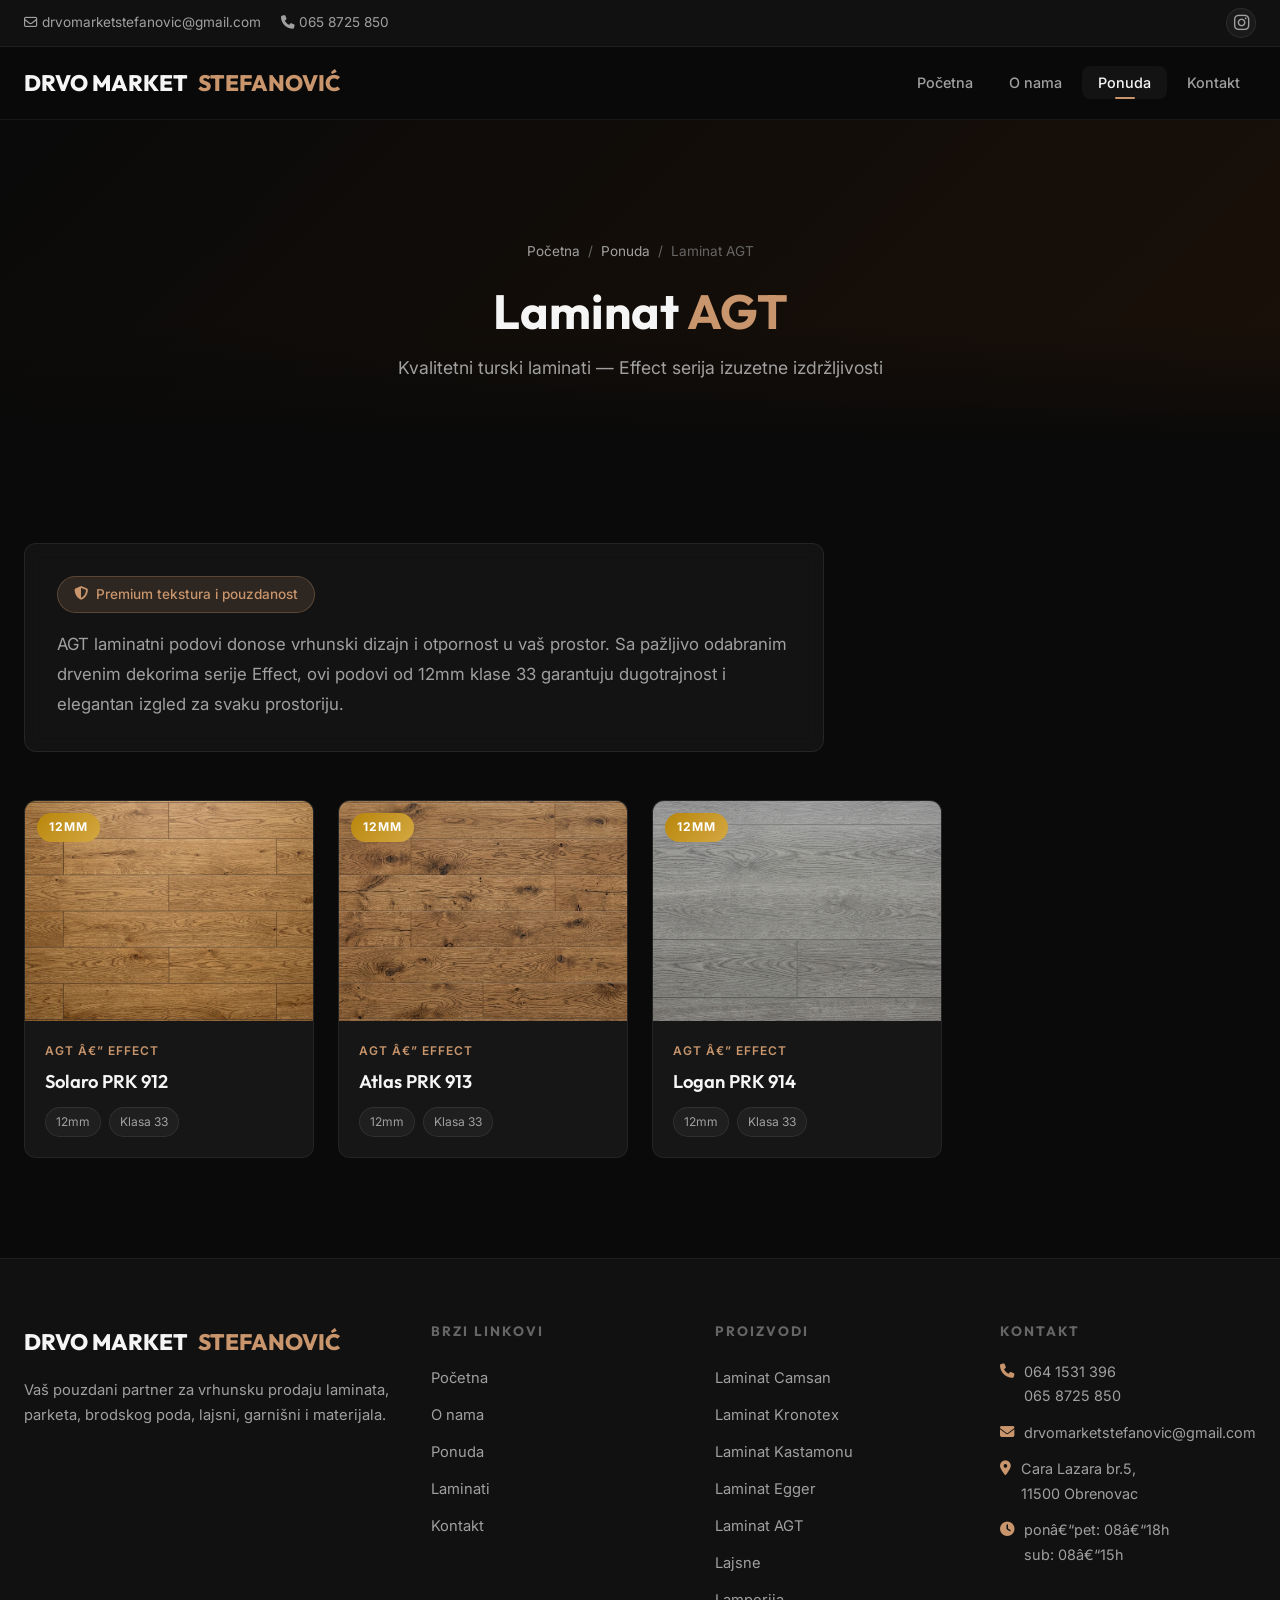
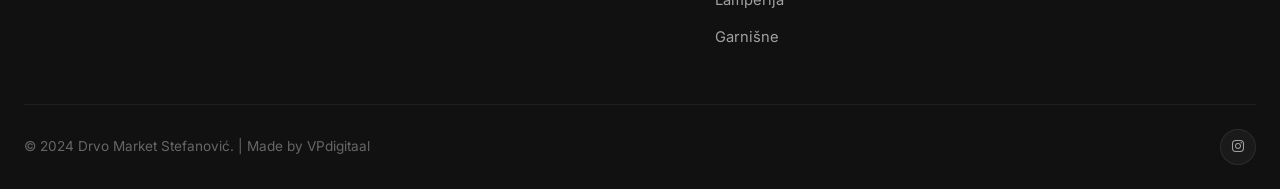
==== agt.html @ 33c051e2 "Changes" ====
<!DOCTYPE html>
<html lang="sr">
<head>
  <meta charset="UTF-8">
  <meta name="viewport" content="width=device-width, initial-scale=1.0">
  <title>Laminat AGT | Drvo Market Stefanović</title>
  <meta name="description" content="AGT visokokvalitetni laminati — Effect serija. Solaro, Atlas, Logan u debljini od 12mm, klasa 33.">
  <link rel="stylesheet" href="style.css">
  <link rel="stylesheet" href="https://cdnjs.cloudflare.com/ajax/libs/font-awesome/6.5.1/css/all.min.css">
</head>
<body>
  <div class="top-bar"><div class="container"><div class="top-bar-left"><a href="mailto:drvomarketstefanovic@gmail.com"><i class="fa-regular fa-envelope"></i> drvomarketstefanovic@gmail.com</a><a href="tel:0658725850"><i class="fa-solid fa-phone"></i> 065 8725 850</a></div><div class="top-bar-right"><a href="https://www.instagram.com/drvomarketstefanovic" target="_blank" aria-label="Instagram"><i class="fa-brands fa-instagram"></i></a></div></div></div>
  <header class="header"><div class="container"><nav class="nav"><a href="index.html" class="logo">DRVO MARKET <span>STEFANOVIĆ</span></a><div class="nav-links"><a href="index.html">Početna</a><a href="o-nama.html">O nama</a><div class="nav-dropdown"><a href="ponuda.html" class="active">Ponuda</a><div class="dropdown-menu"><a href="laminati.html">Laminat Camsan</a><a href="kronotex.html">Laminat Kronotex</a><a href="kastamonu.html">Laminat Kastamonu</a><a href="egger.html">Laminat Egger</a><a href="agt.html" class="active">Laminat AGT</a><a href="lajsne.html">Lajsne</a><a href="lamperija.html">Lamperija i brodski pod</a><a href="garnisne.html">Garnišne</a></div></div><a href="kontakt.html">Kontakt</a></div><button class="nav-toggle" aria-label="Menu"><i class="fa-solid fa-bars"></i></button></nav></div></header>
  <div class="mobile-overlay"><button class="mobile-close" aria-label="Close"><i class="fa-solid fa-xmark"></i></button><a href="index.html">Početna</a><a href="o-nama.html">O nama</a><a href="ponuda.html">Ponuda</a><a href="laminati.html">Laminat Camsan</a><a href="kronotex.html">Laminat Kronotex</a><a href="kastamonu.html">Laminat Kastamonu</a><a href="egger.html">Laminat Egger</a><a href="agt.html">Laminat AGT</a><a href="lajsne.html">Lajsne</a><a href="lamperija.html">Lamperija</a><a href="garnisne.html">Garnišne</a><a href="kontakt.html">Kontakt</a></div>

  <div class="page-header">
    <div class="container">
      <div class="breadcrumb"><a href="index.html">Početna</a><span>/</span><a href="ponuda.html">Ponuda</a><span>/</span><span>Laminat AGT</span></div>
      <h1>Laminat <span style="color:var(--accent)">AGT</span></h1>
      <p>Kvalitetni turski laminati — Effect serija izuzetne izdržljivosti</p>
    </div>
  </div>

  <section class="section">
    <div class="container">
      <div class="glass-card fade-up" style="margin-bottom:48px;max-width:800px;">
        <span class="hero-badge" style="margin-bottom:16px;"><i class="fa-solid fa-shield-halved"></i> Premium tekstura i pouzdanost</span>
        <p style="color:var(--text-secondary);font-size:1.05rem;line-height:1.8;">AGT laminatni podovi donose vrhunski dizajn i otpornost u vaš prostor. Sa pažljivo odabranim drvenim dekorima serije Effect, ovi podovi od 12mm klase 33 garantuju dugotrajnost i elegantan izgled za svaku prostoriju.</p>
      </div>

      <div class="product-grid">
        <div class="product-card fade-up">
          <div class="product-card-img-wrap"><img src="assets/images/laminati/agt/solaro_prk912.png" alt="AGT Solaro PRK 912" class="product-card-img"><div class="product-card-badge premium">12mm</div></div>
          <div class="product-card-body">
            <div class="product-card-brand">AGT â€” Effect</div>
            <div class="product-card-name">Solaro PRK 912</div>
            <div class="product-card-specs"><span class="spec-tag">12mm</span><span class="spec-tag">Klasa 33</span></div>
          </div>
        </div>
        <div class="product-card fade-up">
          <div class="product-card-img-wrap"><img src="assets/images/laminati/agt/atlas_prk913.png" alt="AGT Atlas PRK 913" class="product-card-img"><div class="product-card-badge premium">12mm</div></div>
          <div class="product-card-body">
            <div class="product-card-brand">AGT â€” Effect</div>
            <div class="product-card-name">Atlas PRK 913</div>
            <div class="product-card-specs"><span class="spec-tag">12mm</span><span class="spec-tag">Klasa 33</span></div>
          </div>
        </div>
        <div class="product-card fade-up">
          <div class="product-card-img-wrap"><img src="assets/images/laminati/agt/logan_prk914.png" alt="AGT Logan PRK 914" class="product-card-img"><div class="product-card-badge premium">12mm</div></div>
          <div class="product-card-body">
            <div class="product-card-brand">AGT â€” Effect</div>
            <div class="product-card-name">Logan PRK 914</div>
            <div class="product-card-specs"><span class="spec-tag">12mm</span><span class="spec-tag">Klasa 33</span></div>
          </div>
        </div>
      </div>
    </div>
  </section>

  <footer class="footer"><div class="container"><div class="footer-grid"><div class="footer-brand"><div class="logo">DRVO MARKET <span>STEFANOVIĆ</span></div><p>Vaš pouzdani partner za vrhunsku prodaju laminata, parketa, brodskog poda, lajsni, garnišni i materijala.</p></div><div><h4>Brzi linkovi</h4><div class="footer-links"><a href="index.html">Početna</a><a href="o-nama.html">O nama</a><a href="ponuda.html">Ponuda</a><a href="laminati.html">Laminati</a><a href="kontakt.html">Kontakt</a></div></div><div><h4>Proizvodi</h4><div class="footer-links"><a href="laminati.html">Laminat Camsan</a><a href="kronotex.html">Laminat Kronotex</a><a href="kastamonu.html">Laminat Kastamonu</a><a href="egger.html">Laminat Egger</a><a href="agt.html">Laminat AGT</a><a href="lajsne.html">Lajsne</a><a href="lamperija.html">Lamperija</a><a href="garnisne.html">Garnišne</a></div></div><div><h4>Kontakt</h4><div class="footer-contact-item"><i class="fa-solid fa-phone"></i><span>064 1531 396<br>065 8725 850</span></div><div class="footer-contact-item"><i class="fa-solid fa-envelope"></i><span>drvomarketstefanovic@gmail.com</span></div><div class="footer-contact-item"><i class="fa-solid fa-location-dot"></i><span>Cara Lazara br.5,<br>11500 Obrenovac</span></div><div class="footer-contact-item"><i class="fa-solid fa-clock"></i><span>ponâ€“pet: 08â€“18h<br>sub: 08â€“15h</span></div></div></div><div class="footer-bottom"><span>&copy; 2024 Drvo Market Stefanović. | Made by VPdigitaal</span><div class="footer-social"><a href="https://www.instagram.com/drvomarketstefanovic" target="_blank"><i class="fa-brands fa-instagram"></i></a></div></div></div></footer>
  <button class="back-to-top"><i class="fa-solid fa-chevron-up"></i></button>
  <script src="main.js"></script>
</body>
</html>
---- style.css ----
/* ============================================
   DRVO MARKET STEFANOVIĆ — Design System
   Premium Dark Mode + Warm Wood Accents
   ============================================ */

@import url('https://fonts.googleapis.com/css2?family=Outfit:wght@300;400;500;600;700;800&family=Inter:wght@300;400;500;600&display=swap');

/* --- CSS Variables --- */
:root {
  --bg-primary: #0a0a0a;
  --bg-secondary: #111111;
  --bg-card: #161616;
  --bg-card-hover: #1c1c1c;
  --bg-glass: rgba(255,255,255,0.04);
  --bg-glass-border: rgba(255,255,255,0.08);
  --accent: #c8956c;
  --accent-light: #d4a574;
  --accent-dark: #a0714e;
  --gold: #b8860b;
  --gold-light: #d4a843;
  --text-primary: #f5f5f5;
  --text-secondary: #a0a0a0;
  --text-muted: #666;
  --border: rgba(255,255,255,0.06);
  --shadow: 0 8px 32px rgba(0,0,0,0.4);
  --shadow-lg: 0 16px 64px rgba(0,0,0,0.6);
  --radius: 12px;
  --radius-lg: 20px;
  --radius-sm: 8px;
  --transition: 0.3s cubic-bezier(0.4, 0, 0.2, 1);
  --font-heading: 'Outfit', sans-serif;
  --font-body: 'Inter', sans-serif;
  --max-width: 1280px;
  --header-h: 72px;
}

/* --- Reset --- */
*, *::before, *::after { box-sizing: border-box; margin: 0; padding: 0; }
html { scroll-behavior: smooth; font-size: 16px; }
body {
  font-family: var(--font-body);
  background: var(--bg-primary);
  color: var(--text-primary);
  line-height: 1.7;
  overflow-x: hidden;
  -webkit-font-smoothing: antialiased;
}
a { color: var(--accent); text-decoration: none; transition: color var(--transition); }
a:hover { color: var(--accent-light); }
img { max-width: 100%; height: auto; display: block; }
ul, ol { list-style: none; }
h1,h2,h3,h4,h5,h6 { font-family: var(--font-heading); font-weight: 700; line-height: 1.2; }

/* --- Container --- */
.container { max-width: var(--max-width); margin: 0 auto; padding: 0 24px; }

/* --- Top Bar --- */
.top-bar {
  background: var(--bg-secondary);
  border-bottom: 1px solid var(--border);
  padding: 8px 0;
  font-size: 0.85rem;
  color: var(--text-secondary);
}
.top-bar .container { display: flex; justify-content: space-between; align-items: center; flex-wrap: wrap; gap: 8px; }
.top-bar a { color: var(--text-secondary); }
.top-bar a:hover { color: var(--accent); }
.top-bar-left { display: flex; gap: 20px; align-items: center; }
.top-bar-right { display: flex; gap: 12px; align-items: center; }
.top-bar-right a { font-size: 1.1rem; width: 30px; height: 30px; display: flex; align-items: center; justify-content: center; border-radius: 50%; background: var(--bg-glass); border: 1px solid var(--bg-glass-border); transition: var(--transition); }
.top-bar-right a:hover { background: var(--accent); color: #fff; border-color: var(--accent); }

/* --- Header / Nav --- */
.header {
  position: sticky;
  top: 0;
  z-index: 1000;
  background: rgba(10,10,10,0.85);
  backdrop-filter: blur(20px);
  -webkit-backdrop-filter: blur(20px);
  border-bottom: 1px solid var(--border);
  transition: var(--transition);
}
.header.scrolled { background: rgba(10,10,10,0.95); box-shadow: var(--shadow); }
.nav { display: flex; align-items: center; justify-content: space-between; height: var(--header-h); }
.logo { font-family: var(--font-heading); font-size: 1.4rem; font-weight: 800; color: var(--text-primary); display: flex; align-items: center; gap: 10px; }
.logo span { color: var(--accent); }
.logo img { height: 40px; }

.nav-links { display: flex; gap: 4px; align-items: center; }
.nav-links a {
  color: var(--text-secondary);
  font-size: 0.9rem;
  font-weight: 500;
  padding: 8px 16px;
  border-radius: var(--radius-sm);
  transition: var(--transition);
  position: relative;
}
.nav-links a:hover, .nav-links a.active { color: var(--text-primary); background: var(--bg-glass); }
.nav-links a.active::after {
  content: '';
  position: absolute;
  bottom: 0;
  left: 50%;
  transform: translateX(-50%);
  width: 20px;
  height: 2px;
  background: var(--accent);
  border-radius: 2px;
}

/* Dropdown */
.nav-dropdown { position: relative; }
.nav-dropdown > a::after { content: ' ▾'; font-size: 0.7em; }
.dropdown-menu {
  position: absolute;
  top: 100%;
  left: 0;
  background: var(--bg-card);
  border: 1px solid var(--border);
  border-radius: var(--radius);
  padding: 8px;
  min-width: 220px;
  opacity: 0;
  visibility: hidden;
  transform: translateY(8px);
  transition: var(--transition);
  box-shadow: var(--shadow-lg);
}
.nav-dropdown:hover .dropdown-menu { opacity: 1; visibility: visible; transform: translateY(0); }
.dropdown-menu a {
  display: block;
  padding: 10px 16px;
  border-radius: var(--radius-sm);
  font-size: 0.88rem;
  color: var(--text-secondary);
}
.dropdown-menu a:hover { background: var(--bg-glass); color: var(--text-primary); }

/* Mobile Nav */
.nav-toggle { display: none; background: none; border: none; color: var(--text-primary); font-size: 1.5rem; cursor: pointer; padding: 8px; }
.mobile-overlay {
  display: none;
  position: fixed;
  inset: 0;
  background: rgba(0,0,0,0.95);
  backdrop-filter: blur(20px);
  z-index: 999;
  flex-direction: column;
  padding: 80px 32px 32px;
  overflow-y: auto;
}
.mobile-overlay.active { display: flex; }
.mobile-overlay a { color: var(--text-primary); font-size: 1.3rem; padding: 14px 0; border-bottom: 1px solid var(--border); font-family: var(--font-heading); }
.mobile-close { position: absolute; top: 20px; right: 24px; background: none; border: none; color: var(--text-primary); font-size: 2rem; cursor: pointer; }

/* --- Hero --- */
.hero {
  position: relative;
  min-height: 85vh;
  display: flex;
  align-items: center;
  overflow: hidden;
  background: linear-gradient(135deg, var(--bg-primary) 0%, #1a1008 100%);
}
.hero-bg {
  position: absolute;
  inset: 0;
  background-size: cover;
  background-position: center;
  opacity: 0.25;
  filter: blur(2px);
}
.hero-overlay {
  position: absolute;
  inset: 0;
  background: linear-gradient(to right, rgba(10,10,10,0.9) 40%, rgba(10,10,10,0.4) 100%);
}
.hero-content {
  position: relative;
  z-index: 2;
  max-width: 650px;
}
.hero-badge {
  display: inline-flex;
  align-items: center;
  gap: 8px;
  background: rgba(200,149,108,0.15);
  border: 1px solid rgba(200,149,108,0.3);
  color: var(--accent);
  padding: 6px 16px;
  border-radius: 50px;
  font-size: 0.85rem;
  font-weight: 500;
  margin-bottom: 24px;
}
.hero h1 { font-size: clamp(2.2rem, 5vw, 3.8rem); margin-bottom: 20px; font-weight: 800; }
.hero h1 .highlight { color: var(--accent); }
.hero p { font-size: 1.15rem; color: var(--text-secondary); margin-bottom: 32px; line-height: 1.8; }
.hero-actions { display: flex; gap: 16px; flex-wrap: wrap; }

/* --- Buttons --- */
.btn {
  display: inline-flex;
  align-items: center;
  gap: 8px;
  font-family: var(--font-heading);
  font-weight: 600;
  font-size: 0.95rem;
  padding: 14px 28px;
  border-radius: var(--radius-sm);
  border: none;
  cursor: pointer;
  transition: var(--transition);
  text-decoration: none;
}
.btn-primary {
  background: linear-gradient(135deg, var(--accent), var(--accent-dark));
  color: #fff;
  box-shadow: 0 4px 20px rgba(200,149,108,0.3);
}
.btn-primary:hover { transform: translateY(-2px); box-shadow: 0 8px 30px rgba(200,149,108,0.4); color: #fff; }
.btn-outline {
  background: transparent;
  color: var(--text-primary);
  border: 1px solid var(--border);
}
.btn-outline:hover { border-color: var(--accent); color: var(--accent); }
.btn-sm { padding: 10px 20px; font-size: 0.85rem; }

/* --- Sections --- */
.section { padding: 100px 0; }
.section-label {
  display: inline-flex;
  align-items: center;
  gap: 8px;
  color: var(--accent);
  font-size: 0.85rem;
  font-weight: 600;
  text-transform: uppercase;
  letter-spacing: 2px;
  margin-bottom: 12px;
}
.section-label::before { content: ''; width: 30px; height: 2px; background: var(--accent); }
.section-title { font-size: clamp(1.8rem, 4vw, 2.8rem); margin-bottom: 16px; }
.section-subtitle { color: var(--text-secondary); font-size: 1.05rem; max-width: 600px; margin-bottom: 48px; }

/* --- Product Cards --- */
.product-grid {
  display: grid;
  grid-template-columns: repeat(auto-fill, minmax(280px, 1fr));
  gap: 24px;
}
.product-card {
  background: var(--bg-card);
  border: 1px solid var(--border);
  border-radius: var(--radius);
  overflow: hidden;
  transition: var(--transition);
  position: relative;
  display: flex;
  flex-direction: column;
  height: 100%;
}
.product-card:hover { transform: translateY(-6px); border-color: rgba(200,149,108,0.3); box-shadow: 0 12px 40px rgba(0,0,0,0.4); }
.product-card-img {
  width: 100%;
  height: 220px;
  object-fit: cover;
  transition: transform 0.5s ease;
}
.product-card:hover .product-card-img { transform: scale(1.05); }
.product-card-img-wrap { overflow: hidden; position: relative; }
.product-card-badge {
  position: absolute;
  top: 12px;
  left: 12px;
  background: linear-gradient(135deg, #e74c3c, #c0392b);
  color: #fff;
  padding: 4px 12px;
  border-radius: 50px;
  font-size: 0.75rem;
  font-weight: 700;
  text-transform: uppercase;
  letter-spacing: 1px;
}
.product-card-badge.premium { background: linear-gradient(135deg, var(--gold), var(--gold-light)); }
.product-card-body { 
  padding: 20px; 
  display: flex; 
  flex-direction: column; 
  flex: 1; 
}
.product-card-brand { font-size: 0.75rem; color: var(--accent); font-weight: 600; text-transform: uppercase; letter-spacing: 1px; margin-bottom: 4px; }
.product-card-name { font-family: var(--font-heading); font-size: 1.15rem; font-weight: 600; margin-bottom: 10px; }
.product-card-specs { display: flex; flex-wrap: wrap; gap: 8px; margin-top: auto; }
.spec-tag {
  background: var(--bg-glass);
  border: 1px solid var(--bg-glass-border);
  padding: 4px 10px;
  border-radius: 50px;
  font-size: 0.75rem;
  color: var(--text-secondary);
}
.product-card-price { font-family: var(--font-heading); font-size: 1.2rem; font-weight: 700; color: var(--accent); }
.product-card-price small { font-size: 0.75rem; color: var(--text-muted); font-weight: 400; }

/* --- Category Cards --- */
.category-grid {
  display: grid;
  grid-template-columns: repeat(auto-fill, minmax(240px, 1fr));
  gap: 20px;
}
.category-card {
  position: relative;
  border-radius: var(--radius);
  overflow: hidden;
  height: 280px;
  cursor: pointer;
  transition: var(--transition);
}
.category-card:hover { transform: translateY(-4px); }
.category-card img {
  width: 100%;
  height: 100%;
  object-fit: cover;
  transition: transform 0.6s ease;
}
.category-card:hover img { transform: scale(1.1); }
.category-card-overlay {
  position: absolute;
  inset: 0;
  background: linear-gradient(to top, rgba(0,0,0,0.85) 0%, rgba(0,0,0,0.1) 60%);
  display: flex;
  flex-direction: column;
  justify-content: flex-end;
  padding: 24px;
}
.category-card h3 { font-size: 1.2rem; margin-bottom: 6px; }
.category-card p { font-size: 0.85rem; color: var(--text-secondary); }

/* --- Glass Card --- */
.glass-card {
  background: var(--bg-glass);
  border: 1px solid var(--bg-glass-border);
  border-radius: var(--radius);
  padding: 32px;
  backdrop-filter: blur(10px);
}

/* --- Info Section --- */
.info-grid {
  display: grid;
  grid-template-columns: repeat(auto-fit, minmax(280px, 1fr));
  gap: 32px;
}
.info-card {
  background: var(--bg-card);
  border: 1px solid var(--border);
  border-radius: var(--radius);
  padding: 32px;
  transition: var(--transition);
}
.info-card:hover { border-color: rgba(200,149,108,0.2); }
.info-card-icon {
  width: 52px;
  height: 52px;
  border-radius: var(--radius-sm);
  background: rgba(200,149,108,0.1);
  color: var(--accent);
  display: flex;
  align-items: center;
  justify-content: center;
  font-size: 1.3rem;
  margin-bottom: 20px;
}
.info-card h3 { font-size: 1.1rem; margin-bottom: 10px; }
.info-card p { color: var(--text-secondary); font-size: 0.92rem; }

/* --- Testimonials --- */
.testimonial-card {
  background: var(--bg-card);
  border: 1px solid var(--border);
  border-radius: var(--radius-lg);
  padding: 40px;
  position: relative;
}
.testimonial-card::before {
  content: '"';
  font-family: var(--font-heading);
  font-size: 6rem;
  color: var(--accent);
  opacity: 0.15;
  position: absolute;
  top: 10px;
  left: 30px;
  line-height: 1;
}
.testimonial-card p { font-size: 1.05rem; line-height: 1.8; margin-bottom: 20px; color: var(--text-secondary); font-style: italic; }
.testimonial-author { font-family: var(--font-heading); font-weight: 600; color: var(--text-primary); }
.testimonials-grid { display: grid; grid-template-columns: repeat(auto-fit, minmax(350px, 1fr)); gap: 24px; }

/* --- Stats --- */
.stats-bar {
  display: grid;
  grid-template-columns: repeat(auto-fit, minmax(180px, 1fr));
  gap: 24px;
  padding: 48px 0;
}
.stat-item { text-align: center; }
.stat-number { font-family: var(--font-heading); font-size: 2.5rem; font-weight: 800; color: var(--accent); }
.stat-label { color: var(--text-secondary); font-size: 0.9rem; margin-top: 4px; }

/* --- Footer --- */
.footer {
  background: var(--bg-secondary);
  border-top: 1px solid var(--border);
  padding: 64px 0 24px;
}
.footer-grid {
  display: grid;
  grid-template-columns: 1.5fr 1fr 1fr 1fr;
  gap: 40px;
  margin-bottom: 48px;
}
.footer-brand p { color: var(--text-secondary); font-size: 0.92rem; margin-top: 16px; line-height: 1.7; }
.footer h4 {
  font-size: 0.85rem;
  text-transform: uppercase;
  letter-spacing: 2px;
  color: var(--text-muted);
  margin-bottom: 20px;
}
.footer-links a { display: block; color: var(--text-secondary); padding: 6px 0; font-size: 0.92rem; transition: var(--transition); }
.footer-links a:hover { color: var(--accent); padding-left: 6px; }
.footer-contact-item { display: flex; gap: 10px; align-items: flex-start; color: var(--text-secondary); font-size: 0.9rem; margin-bottom: 12px; }
.footer-contact-item i { color: var(--accent); margin-top: 4px; }
.footer-bottom {
  border-top: 1px solid var(--border);
  padding-top: 24px;
  display: flex;
  justify-content: space-between;
  align-items: center;
  color: var(--text-muted);
  font-size: 0.85rem;
  flex-wrap: wrap;
  gap: 12px;
}
.footer-social { display: flex; gap: 10px; }
.footer-social a {
  width: 36px; height: 36px;
  display: flex; align-items: center; justify-content: center;
  border-radius: 50%;
  background: var(--bg-glass);
  border: 1px solid var(--bg-glass-border);
  color: var(--text-secondary);
  transition: var(--transition);
}
.footer-social a:hover { background: var(--accent); color: #fff; border-color: var(--accent); }

/* --- Page Header --- */
.page-header {
  padding: 120px 0 60px;
  background: linear-gradient(135deg, var(--bg-primary), #1a1008);
  text-align: center;
  position: relative;
  overflow: hidden;
}
.page-header::after {
  content: '';
  position: absolute;
  bottom: 0;
  left: 0;
  right: 0;
  height: 120px;
  background: linear-gradient(to top, var(--bg-primary), transparent);
}
.page-header h1 { font-size: clamp(2rem, 4vw, 3rem); margin-bottom: 12px; position: relative; z-index: 1; }
.page-header p { color: var(--text-secondary); font-size: 1.1rem; position: relative; z-index: 1; }
.breadcrumb { display: flex; gap: 8px; justify-content: center; margin-bottom: 20px; font-size: 0.85rem; color: var(--text-muted); position: relative; z-index: 1; }
.breadcrumb a { color: var(--text-secondary); }

/* --- Filters --- */
.filter-bar {
  display: flex;
  gap: 10px;
  flex-wrap: wrap;
  margin-bottom: 32px;
  padding: 16px;
  background: var(--bg-card);
  border-radius: var(--radius);
  border: 1px solid var(--border);
}
.filter-btn {
  padding: 8px 20px;
  border-radius: 50px;
  border: 1px solid var(--border);
  background: transparent;
  color: var(--text-secondary);
  font-family: var(--font-body);
  font-size: 0.85rem;
  cursor: pointer;
  transition: var(--transition);
}
.filter-btn:hover, .filter-btn.active {
  background: var(--accent);
  color: #fff;
  border-color: var(--accent);
}

/* --- Contact Form --- */
.contact-form { max-width: 600px; }
.form-group { margin-bottom: 20px; }
.form-group label { display: block; font-size: 0.85rem; color: var(--text-secondary); margin-bottom: 8px; font-weight: 500; }
.form-group input, .form-group textarea {
  width: 100%;
  padding: 14px 18px;
  background: var(--bg-card);
  border: 1px solid var(--border);
  border-radius: var(--radius-sm);
  color: var(--text-primary);
  font-family: var(--font-body);
  font-size: 0.95rem;
  transition: var(--transition);
  outline: none;
}
.form-group input:focus, .form-group textarea:focus { border-color: var(--accent); box-shadow: 0 0 0 3px rgba(200,149,108,0.1); }
.form-group textarea { min-height: 150px; resize: vertical; }

/* --- CTA Banner --- */
.cta-banner {
  background: linear-gradient(135deg, rgba(200,149,108,0.1), rgba(184,134,11,0.05));
  border: 1px solid rgba(200,149,108,0.2);
  border-radius: var(--radius-lg);
  padding: 60px;
  text-align: center;
}
.cta-banner h2 { font-size: 2rem; margin-bottom: 12px; }
.cta-banner p { color: var(--text-secondary); margin-bottom: 28px; max-width: 500px; margin-left: auto; margin-right: auto; }

/* --- Animations --- */
.fade-up {
  opacity: 0;
  transform: translateY(30px);
  transition: opacity 0.7s ease, transform 0.7s ease;
}
.fade-up.visible { opacity: 1; transform: translateY(0); }

/* --- Back to top --- */
.back-to-top {
  position: fixed;
  bottom: 30px;
  right: 30px;
  width: 48px;
  height: 48px;
  border-radius: 50%;
  background: var(--accent);
  color: #fff;
  border: none;
  font-size: 1.2rem;
  cursor: pointer;
  opacity: 0;
  visibility: hidden;
  transition: var(--transition);
  z-index: 900;
  display: flex;
  align-items: center;
  justify-content: center;
  box-shadow: 0 4px 20px rgba(200,149,108,0.3);
}
.back-to-top.visible { opacity: 1; visibility: visible; }
.back-to-top:hover { transform: translateY(-3px); }

/* --- Responsive --- */
@media (max-width: 1024px) {
  .footer-grid { grid-template-columns: 1fr 1fr; }
}
@media (max-width: 768px) {
  .nav-links { display: none; }
  .nav-toggle { display: block; }
  .hero { min-height: 70vh; }
  .hero h1 { font-size: 2rem; }
  .section { padding: 64px 0; }
  .footer-grid { grid-template-columns: 1fr; }
  .product-grid { grid-template-columns: repeat(auto-fill, minmax(240px, 1fr)); }
  .testimonials-grid { grid-template-columns: 1fr; }
  .cta-banner { padding: 40px 24px; }
  .stats-bar { grid-template-columns: 1fr 1fr; }
  .top-bar { display: none; }
}
@media (max-width: 480px) {
  .product-grid { grid-template-columns: 1fr; }
  .category-grid { grid-template-columns: 1fr; }
  .stats-bar { grid-template-columns: 1fr; }
  .hero-actions { flex-direction: column; }
}
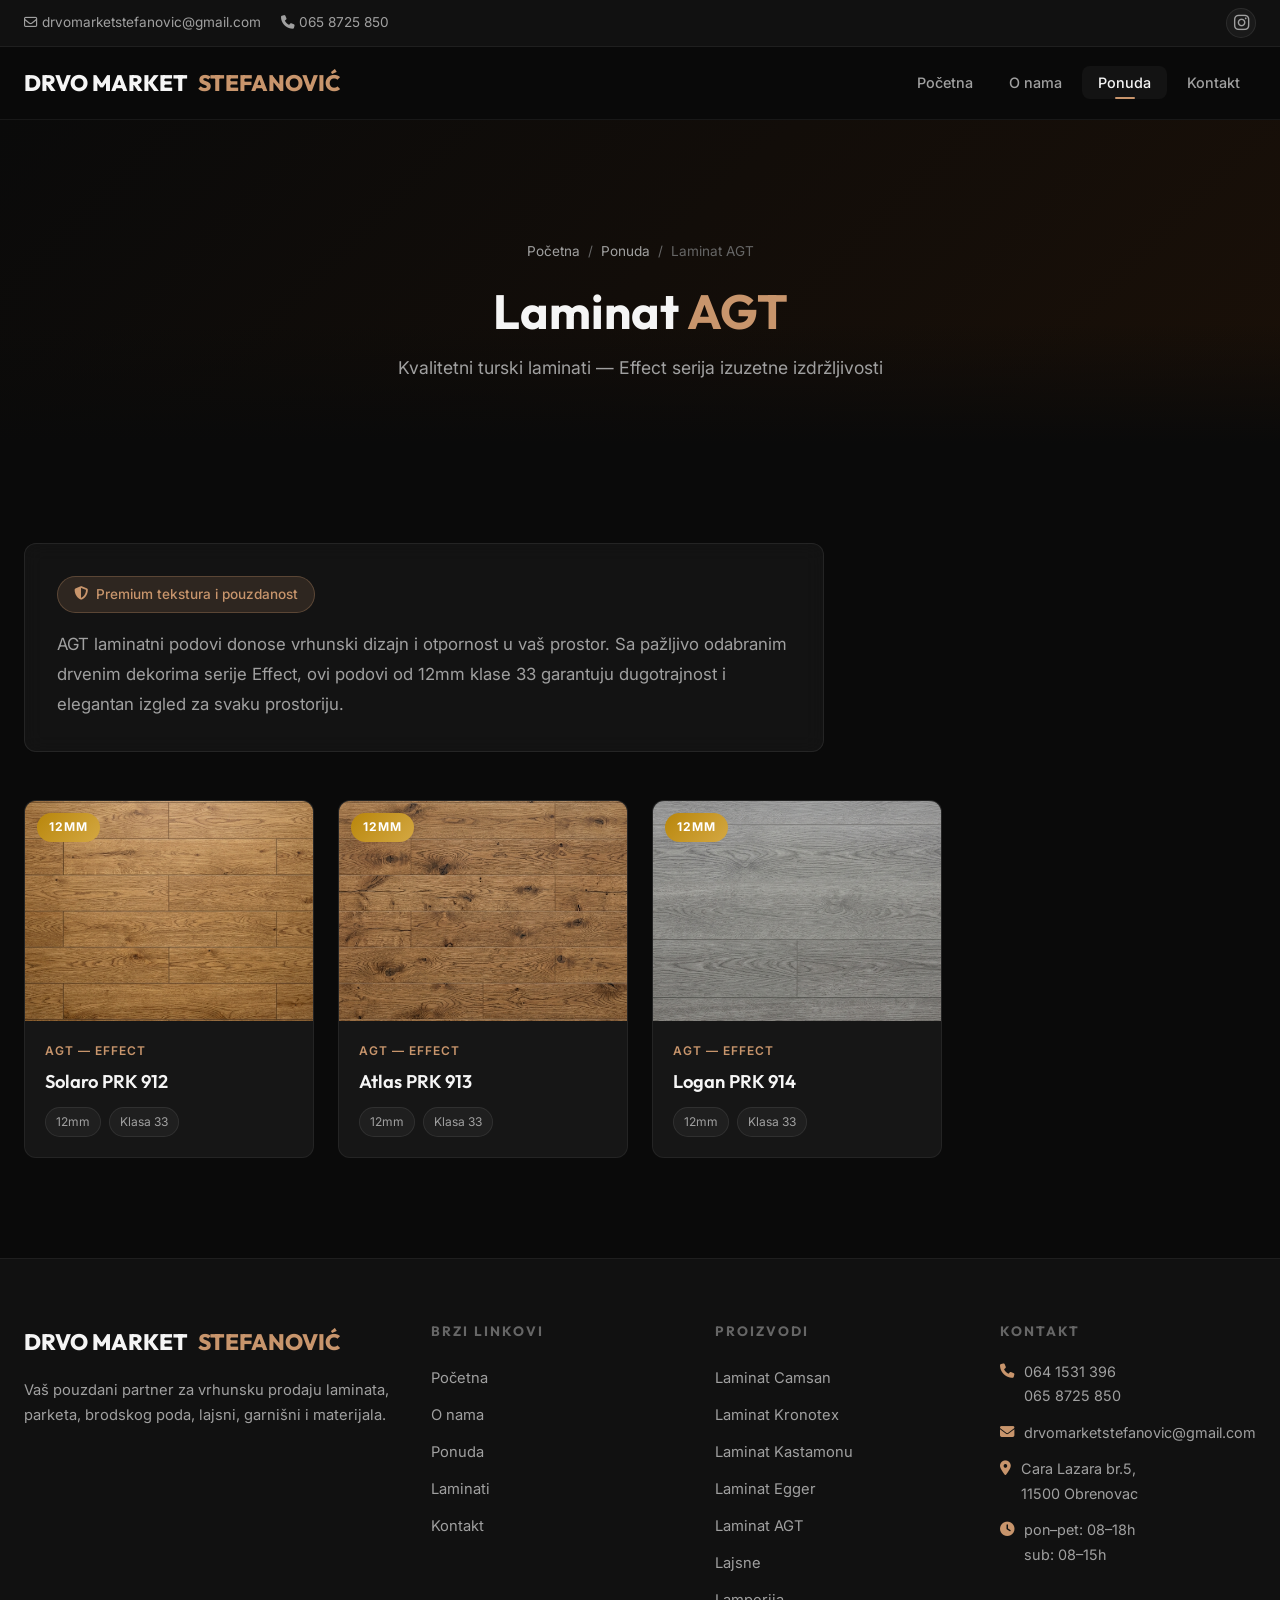
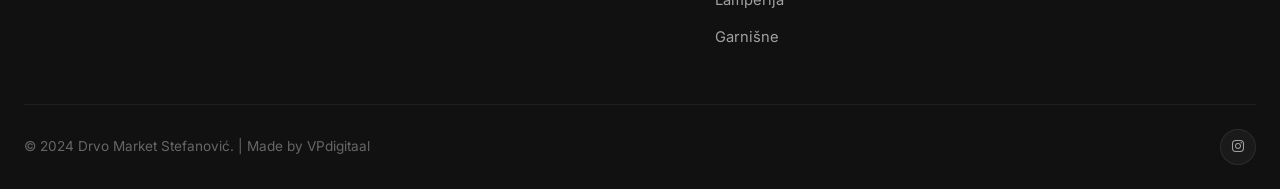
==== commit 49dd2e58: "Changes" ====
--- a/agt.html
+++ b/agt.html
@@ -30,25 +30,25 @@
 
       <div class="product-grid">
         <div class="product-card fade-up">
-          <div class="product-card-img-wrap"><img src="assets/images/laminati/agt/solaro_prk912.png" alt="AGT Solaro PRK 912" class="product-card-img"><div class="product-card-badge premium">12mm</div></div>
+          <div class="product-card-img-wrap"><img src="assets/images/laminati/agt/solaro_prk912.png" alt="AGT Solaro PRK 912" class="product-card-img" fetchpriority="high"><div class="product-card-badge premium">12mm</div></div>
           <div class="product-card-body">
-            <div class="product-card-brand">AGT â€” Effect</div>
+            <div class="product-card-brand">AGT — Effect</div>
             <div class="product-card-name">Solaro PRK 912</div>
             <div class="product-card-specs"><span class="spec-tag">12mm</span><span class="spec-tag">Klasa 33</span></div>
           </div>
         </div>
         <div class="product-card fade-up">
-          <div class="product-card-img-wrap"><img src="assets/images/laminati/agt/atlas_prk913.png" alt="AGT Atlas PRK 913" class="product-card-img"><div class="product-card-badge premium">12mm</div></div>
+          <div class="product-card-img-wrap"><img src="assets/images/laminati/agt/atlas_prk913.png" alt="AGT Atlas PRK 913" class="product-card-img" fetchpriority="high"><div class="product-card-badge premium">12mm</div></div>
           <div class="product-card-body">
-            <div class="product-card-brand">AGT â€” Effect</div>
+            <div class="product-card-brand">AGT — Effect</div>
             <div class="product-card-name">Atlas PRK 913</div>
             <div class="product-card-specs"><span class="spec-tag">12mm</span><span class="spec-tag">Klasa 33</span></div>
           </div>
         </div>
         <div class="product-card fade-up">
-          <div class="product-card-img-wrap"><img src="assets/images/laminati/agt/logan_prk914.png" alt="AGT Logan PRK 914" class="product-card-img"><div class="product-card-badge premium">12mm</div></div>
+          <div class="product-card-img-wrap"><img src="assets/images/laminati/agt/logan_prk914.png" alt="AGT Logan PRK 914" class="product-card-img" loading="lazy"><div class="product-card-badge premium">12mm</div></div>
           <div class="product-card-body">
-            <div class="product-card-brand">AGT â€” Effect</div>
+            <div class="product-card-brand">AGT — Effect</div>
             <div class="product-card-name">Logan PRK 914</div>
             <div class="product-card-specs"><span class="spec-tag">12mm</span><span class="spec-tag">Klasa 33</span></div>
           </div>
@@ -57,7 +57,7 @@
     </div>
   </section>
 
-  <footer class="footer"><div class="container"><div class="footer-grid"><div class="footer-brand"><div class="logo">DRVO MARKET <span>STEFANOVIĆ</span></div><p>Vaš pouzdani partner za vrhunsku prodaju laminata, parketa, brodskog poda, lajsni, garnišni i materijala.</p></div><div><h4>Brzi linkovi</h4><div class="footer-links"><a href="index.html">Početna</a><a href="o-nama.html">O nama</a><a href="ponuda.html">Ponuda</a><a href="laminati.html">Laminati</a><a href="kontakt.html">Kontakt</a></div></div><div><h4>Proizvodi</h4><div class="footer-links"><a href="laminati.html">Laminat Camsan</a><a href="kronotex.html">Laminat Kronotex</a><a href="kastamonu.html">Laminat Kastamonu</a><a href="egger.html">Laminat Egger</a><a href="agt.html">Laminat AGT</a><a href="lajsne.html">Lajsne</a><a href="lamperija.html">Lamperija</a><a href="garnisne.html">Garnišne</a></div></div><div><h4>Kontakt</h4><div class="footer-contact-item"><i class="fa-solid fa-phone"></i><span>064 1531 396<br>065 8725 850</span></div><div class="footer-contact-item"><i class="fa-solid fa-envelope"></i><span>drvomarketstefanovic@gmail.com</span></div><div class="footer-contact-item"><i class="fa-solid fa-location-dot"></i><span>Cara Lazara br.5,<br>11500 Obrenovac</span></div><div class="footer-contact-item"><i class="fa-solid fa-clock"></i><span>ponâ€“pet: 08â€“18h<br>sub: 08â€“15h</span></div></div></div><div class="footer-bottom"><span>&copy; 2024 Drvo Market Stefanović. | Made by VPdigitaal</span><div class="footer-social"><a href="https://www.instagram.com/drvomarketstefanovic" target="_blank"><i class="fa-brands fa-instagram"></i></a></div></div></div></footer>
+  <footer class="footer"><div class="container"><div class="footer-grid"><div class="footer-brand"><div class="logo">DRVO MARKET <span>STEFANOVIĆ</span></div><p>Vaš pouzdani partner za vrhunsku prodaju laminata, parketa, brodskog poda, lajsni, garnišni i materijala.</p></div><div><h4>Brzi linkovi</h4><div class="footer-links"><a href="index.html">Početna</a><a href="o-nama.html">O nama</a><a href="ponuda.html">Ponuda</a><a href="laminati.html">Laminati</a><a href="kontakt.html">Kontakt</a></div></div><div><h4>Proizvodi</h4><div class="footer-links"><a href="laminati.html">Laminat Camsan</a><a href="kronotex.html">Laminat Kronotex</a><a href="kastamonu.html">Laminat Kastamonu</a><a href="egger.html">Laminat Egger</a><a href="agt.html">Laminat AGT</a><a href="lajsne.html">Lajsne</a><a href="lamperija.html">Lamperija</a><a href="garnisne.html">Garnišne</a></div></div><div><h4>Kontakt</h4><div class="footer-contact-item"><i class="fa-solid fa-phone"></i><span>064 1531 396<br>065 8725 850</span></div><div class="footer-contact-item"><i class="fa-solid fa-envelope"></i><span>drvomarketstefanovic@gmail.com</span></div><div class="footer-contact-item"><i class="fa-solid fa-location-dot"></i><span>Cara Lazara br.5,<br>11500 Obrenovac</span></div><div class="footer-contact-item"><i class="fa-solid fa-clock"></i><span>pon–pet: 08–18h<br>sub: 08–15h</span></div></div></div><div class="footer-bottom"><span>&copy; 2024 Drvo Market Stefanović. | Made by VPdigitaal</span><div class="footer-social"><a href="https://www.instagram.com/drvomarketstefanovic" target="_blank"><i class="fa-brands fa-instagram"></i></a></div></div></div></footer>
   <button class="back-to-top"><i class="fa-solid fa-chevron-up"></i></button>
   <script src="main.js"></script>
 </body>
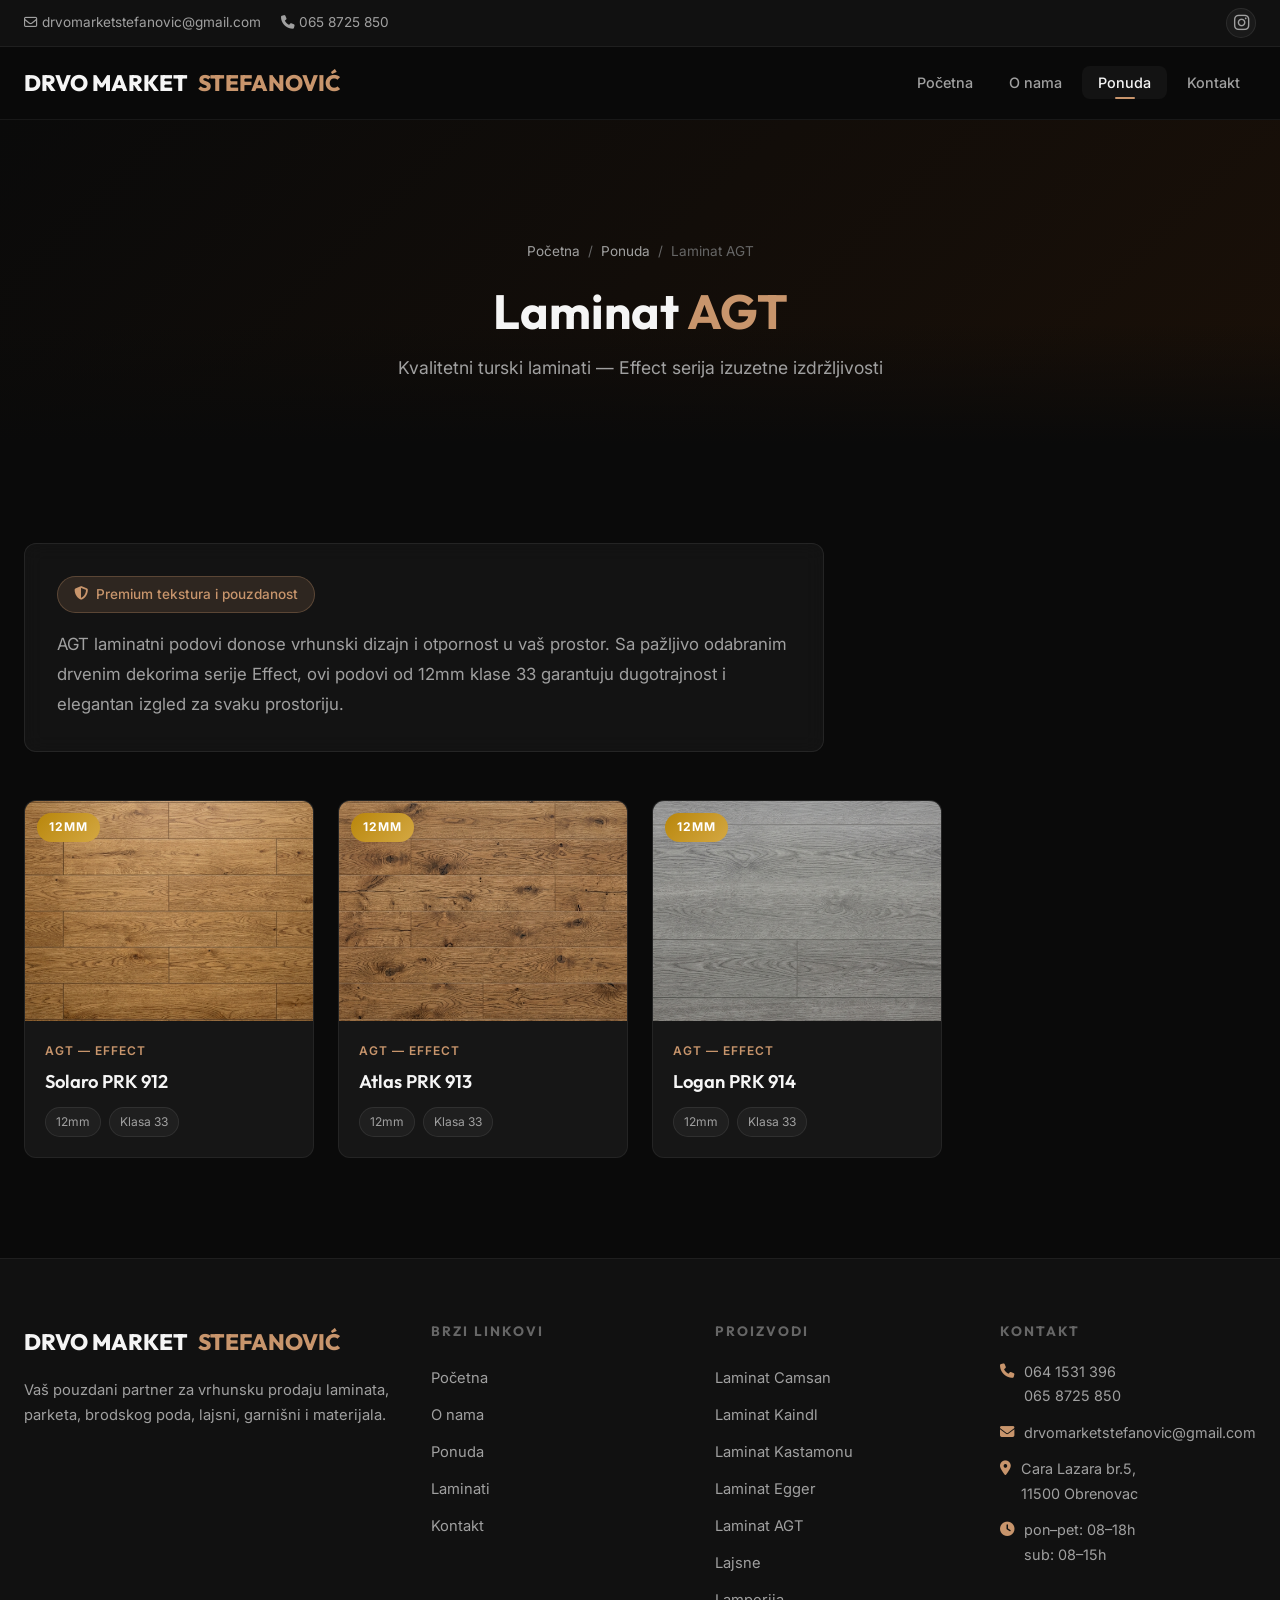
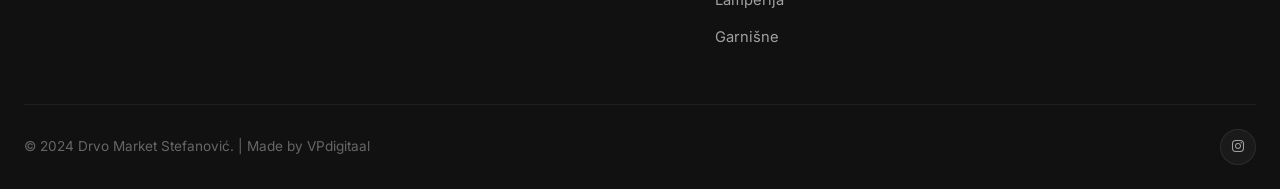
==== commit 69eae751: "Add files via upload" ====
--- a/agt.html
+++ b/agt.html
@@ -1,4 +1,4 @@
-<!DOCTYPE html>
+﻿<!DOCTYPE html>
 <html lang="sr">
 <head>
   <meta charset="UTF-8">
@@ -10,8 +10,8 @@
 </head>
 <body>
   <div class="top-bar"><div class="container"><div class="top-bar-left"><a href="mailto:drvomarketstefanovic@gmail.com"><i class="fa-regular fa-envelope"></i> drvomarketstefanovic@gmail.com</a><a href="tel:0658725850"><i class="fa-solid fa-phone"></i> 065 8725 850</a></div><div class="top-bar-right"><a href="https://www.instagram.com/drvomarketstefanovic" target="_blank" aria-label="Instagram"><i class="fa-brands fa-instagram"></i></a></div></div></div>
-  <header class="header"><div class="container"><nav class="nav"><a href="index.html" class="logo">DRVO MARKET <span>STEFANOVIĆ</span></a><div class="nav-links"><a href="index.html">Početna</a><a href="o-nama.html">O nama</a><div class="nav-dropdown"><a href="ponuda.html" class="active">Ponuda</a><div class="dropdown-menu"><a href="laminati.html">Laminat Camsan</a><a href="kronotex.html">Laminat Kronotex</a><a href="kastamonu.html">Laminat Kastamonu</a><a href="egger.html">Laminat Egger</a><a href="agt.html" class="active">Laminat AGT</a><a href="lajsne.html">Lajsne</a><a href="lamperija.html">Lamperija i brodski pod</a><a href="garnisne.html">Garnišne</a></div></div><a href="kontakt.html">Kontakt</a></div><button class="nav-toggle" aria-label="Menu"><i class="fa-solid fa-bars"></i></button></nav></div></header>
-  <div class="mobile-overlay"><button class="mobile-close" aria-label="Close"><i class="fa-solid fa-xmark"></i></button><a href="index.html">Početna</a><a href="o-nama.html">O nama</a><a href="ponuda.html">Ponuda</a><a href="laminati.html">Laminat Camsan</a><a href="kronotex.html">Laminat Kronotex</a><a href="kastamonu.html">Laminat Kastamonu</a><a href="egger.html">Laminat Egger</a><a href="agt.html">Laminat AGT</a><a href="lajsne.html">Lajsne</a><a href="lamperija.html">Lamperija</a><a href="garnisne.html">Garnišne</a><a href="kontakt.html">Kontakt</a></div>
+  <header class="header"><div class="container"><nav class="nav"><a href="index.html" class="logo">DRVO MARKET <span>STEFANOVIĆ</span></a><div class="nav-links"><a href="index.html">Početna</a><a href="o-nama.html">O nama</a><div class="nav-dropdown"><a href="ponuda.html" class="active">Ponuda</a><div class="dropdown-menu"><a href="laminati.html">Laminat Camsan</a><a href="kaindl.html">Laminat Kaindl</a><a href="kastamonu.html">Laminat Kastamonu</a><a href="egger.html">Laminat Egger</a><a href="agt.html" class="active">Laminat AGT</a><a href="lajsne.html">Lajsne</a><a href="lamperija.html">Lamperija i brodski pod</a><a href="garnisne.html">Garnišne</a></div></div><a href="kontakt.html">Kontakt</a></div><button class="nav-toggle" aria-label="Menu"><i class="fa-solid fa-bars"></i></button></nav></div></header>
+  <div class="mobile-overlay"><button class="mobile-close" aria-label="Close"><i class="fa-solid fa-xmark"></i></button><a href="index.html">Početna</a><a href="o-nama.html">O nama</a><a href="ponuda.html">Ponuda</a><a href="laminati.html">Laminat Camsan</a><a href="kaindl.html">Laminat Kaindl</a><a href="kastamonu.html">Laminat Kastamonu</a><a href="egger.html">Laminat Egger</a><a href="agt.html">Laminat AGT</a><a href="lajsne.html">Lajsne</a><a href="lamperija.html">Lamperija</a><a href="garnisne.html">Garnišne</a><a href="kontakt.html">Kontakt</a></div>
 
   <div class="page-header">
     <div class="container">
@@ -57,10 +57,13 @@
     </div>
   </section>
 
-  <footer class="footer"><div class="container"><div class="footer-grid"><div class="footer-brand"><div class="logo">DRVO MARKET <span>STEFANOVIĆ</span></div><p>Vaš pouzdani partner za vrhunsku prodaju laminata, parketa, brodskog poda, lajsni, garnišni i materijala.</p></div><div><h4>Brzi linkovi</h4><div class="footer-links"><a href="index.html">Početna</a><a href="o-nama.html">O nama</a><a href="ponuda.html">Ponuda</a><a href="laminati.html">Laminati</a><a href="kontakt.html">Kontakt</a></div></div><div><h4>Proizvodi</h4><div class="footer-links"><a href="laminati.html">Laminat Camsan</a><a href="kronotex.html">Laminat Kronotex</a><a href="kastamonu.html">Laminat Kastamonu</a><a href="egger.html">Laminat Egger</a><a href="agt.html">Laminat AGT</a><a href="lajsne.html">Lajsne</a><a href="lamperija.html">Lamperija</a><a href="garnisne.html">Garnišne</a></div></div><div><h4>Kontakt</h4><div class="footer-contact-item"><i class="fa-solid fa-phone"></i><span>064 1531 396<br>065 8725 850</span></div><div class="footer-contact-item"><i class="fa-solid fa-envelope"></i><span>drvomarketstefanovic@gmail.com</span></div><div class="footer-contact-item"><i class="fa-solid fa-location-dot"></i><span>Cara Lazara br.5,<br>11500 Obrenovac</span></div><div class="footer-contact-item"><i class="fa-solid fa-clock"></i><span>pon–pet: 08–18h<br>sub: 08–15h</span></div></div></div><div class="footer-bottom"><span>&copy; 2024 Drvo Market Stefanović. | Made by VPdigitaal</span><div class="footer-social"><a href="https://www.instagram.com/drvomarketstefanovic" target="_blank"><i class="fa-brands fa-instagram"></i></a></div></div></div></footer>
+  <footer class="footer"><div class="container"><div class="footer-grid"><div class="footer-brand"><div class="logo">DRVO MARKET <span>STEFANOVIĆ</span></div><p>Vaš pouzdani partner za vrhunsku prodaju laminata, parketa, brodskog poda, lajsni, garnišni i materijala.</p></div><div><h4>Brzi linkovi</h4><div class="footer-links"><a href="index.html">Početna</a><a href="o-nama.html">O nama</a><a href="ponuda.html">Ponuda</a><a href="laminati.html">Laminati</a><a href="kontakt.html">Kontakt</a></div></div><div><h4>Proizvodi</h4><div class="footer-links"><a href="laminati.html">Laminat Camsan</a><a href="kaindl.html">Laminat Kaindl</a><a href="kastamonu.html">Laminat Kastamonu</a><a href="egger.html">Laminat Egger</a><a href="agt.html">Laminat AGT</a><a href="lajsne.html">Lajsne</a><a href="lamperija.html">Lamperija</a><a href="garnisne.html">Garnišne</a></div></div><div><h4>Kontakt</h4><div class="footer-contact-item"><i class="fa-solid fa-phone"></i><span>064 1531 396<br>065 8725 850</span></div><div class="footer-contact-item"><i class="fa-solid fa-envelope"></i><span>drvomarketstefanovic@gmail.com</span></div><div class="footer-contact-item"><i class="fa-solid fa-location-dot"></i><span>Cara Lazara br.5,<br>11500 Obrenovac</span></div><div class="footer-contact-item"><i class="fa-solid fa-clock"></i><span>pon–pet: 08–18h<br>sub: 08–15h</span></div></div></div><div class="footer-bottom"><span>&copy; 2024 Drvo Market Stefanović. | Made by VPdigitaal</span><div class="footer-social"><a href="https://www.instagram.com/drvomarketstefanovic" target="_blank"><i class="fa-brands fa-instagram"></i></a></div></div></div></footer>
   <button class="back-to-top"><i class="fa-solid fa-chevron-up"></i></button>
   <script src="main.js"></script>
 </body>
 </html>
 
 
+
+
+
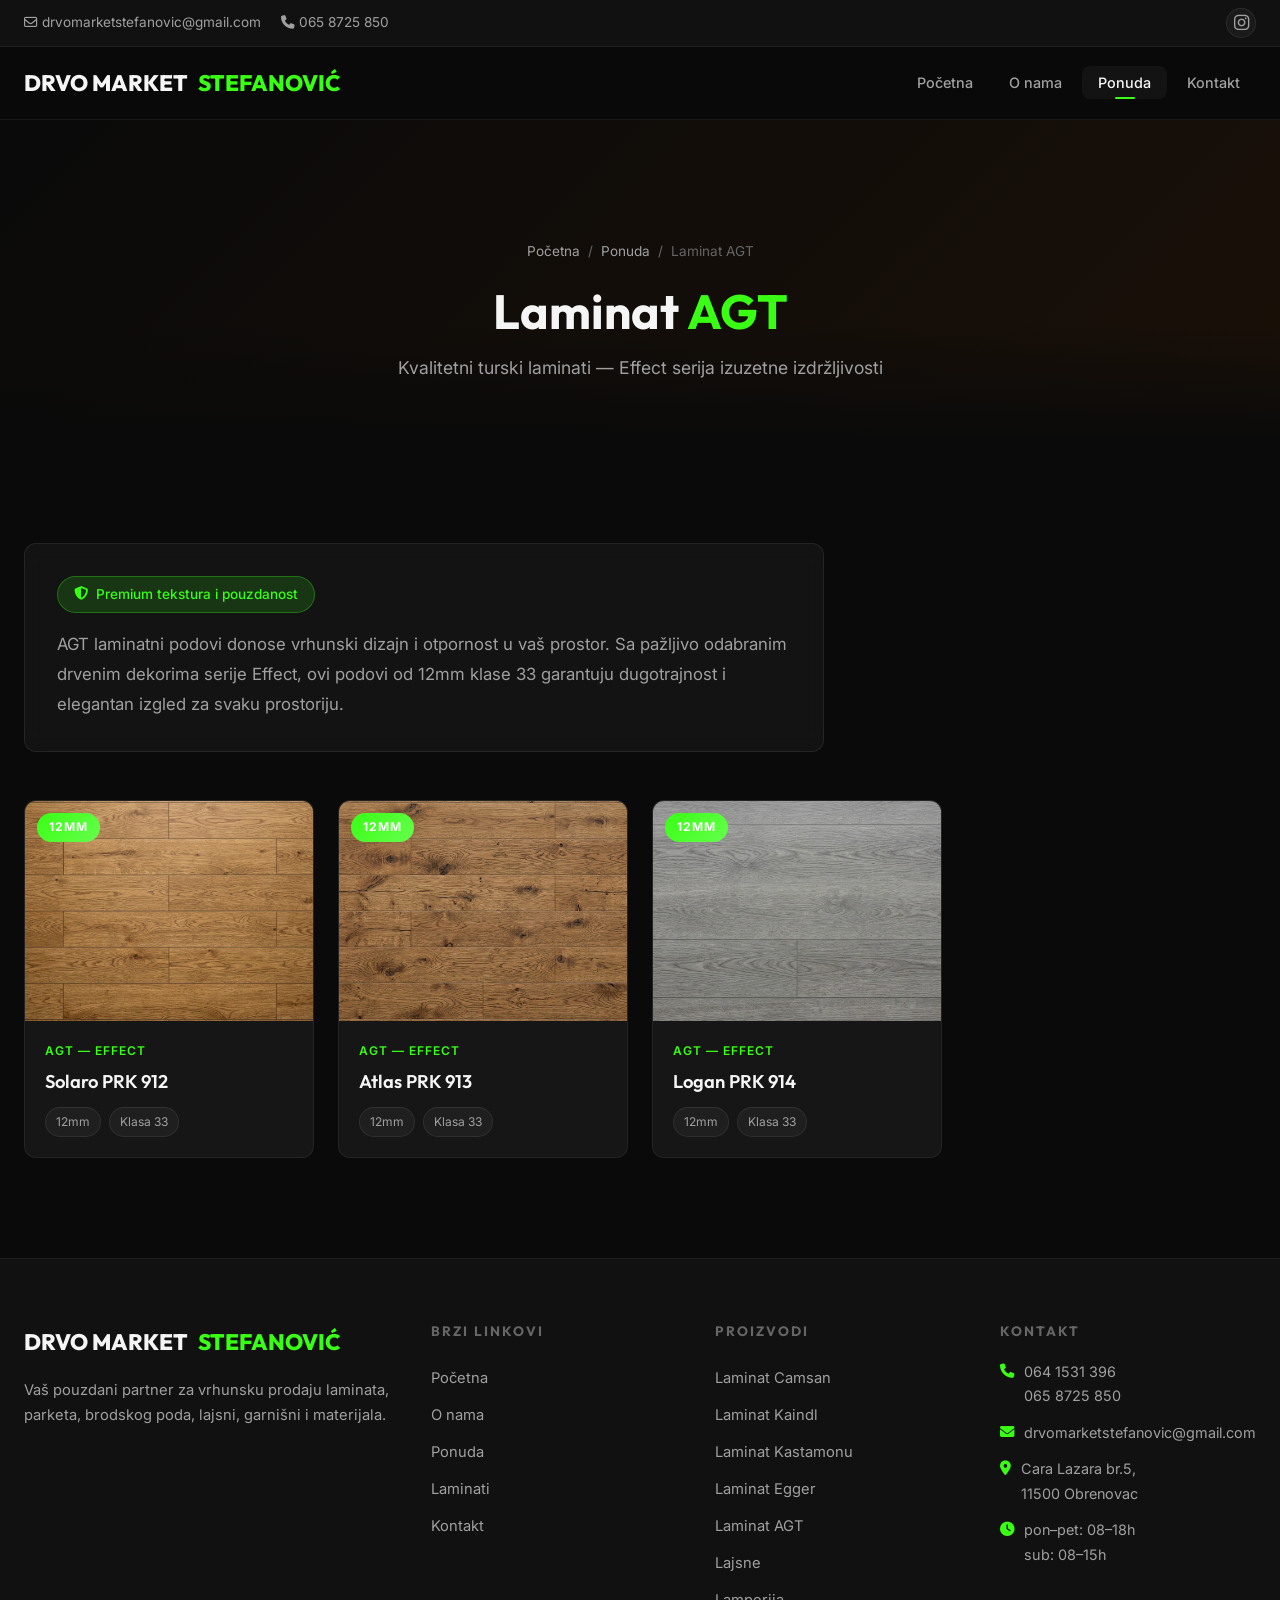
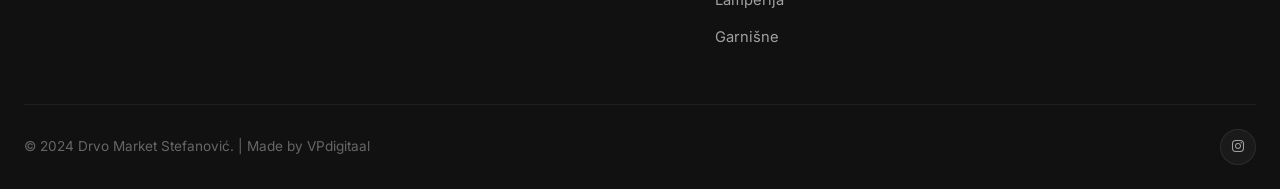
==== commit 36d00437: "Add files via upload" ====
--- a/agt.html
+++ b/agt.html
@@ -7,6 +7,8 @@
   <meta name="description" content="AGT visokokvalitetni laminati — Effect serija. Solaro, Atlas, Logan u debljini od 12mm, klasa 33.">
   <link rel="stylesheet" href="style.css">
   <link rel="stylesheet" href="https://cdnjs.cloudflare.com/ajax/libs/font-awesome/6.5.1/css/all.min.css">
+
+  <meta name="keywords" content="laminat obrenovac, Laminat Obrenovac, Drvomarket Stefanovic, drvo market stefanovic, laminati, podne obloge">
 </head>
 <body>
   <div class="top-bar"><div class="container"><div class="top-bar-left"><a href="mailto:drvomarketstefanovic@gmail.com"><i class="fa-regular fa-envelope"></i> drvomarketstefanovic@gmail.com</a><a href="tel:0658725850"><i class="fa-solid fa-phone"></i> 065 8725 850</a></div><div class="top-bar-right"><a href="https://www.instagram.com/drvomarketstefanovic" target="_blank" aria-label="Instagram"><i class="fa-brands fa-instagram"></i></a></div></div></div>
@@ -67,3 +69,4 @@
 
 
 
+
--- a/style.css
+++ b/style.css
@@ -13,11 +13,11 @@
   --bg-card-hover: #1c1c1c;
   --bg-glass: rgba(255,255,255,0.04);
   --bg-glass-border: rgba(255,255,255,0.08);
-  --accent: #c8956c;
-  --accent-light: #d4a574;
-  --accent-dark: #a0714e;
-  --gold: #b8860b;
-  --gold-light: #d4a843;
+  --accent: #39ff14;
+  --accent-light: #66ff4d;
+  --accent-dark: #24b300;
+  --gold: #39ff14;
+  --gold-light: #66ff4d;
   --text-primary: #f5f5f5;
   --text-secondary: #a0a0a0;
   --text-muted: #666;
@@ -186,8 +186,8 @@
   display: inline-flex;
   align-items: center;
   gap: 8px;
-  background: rgba(200,149,108,0.15);
-  border: 1px solid rgba(200,149,108,0.3);
+  background: rgba(57,255,20,0.15);
+  border: 1px solid rgba(57,255,20,0.3);
   color: var(--accent);
   padding: 6px 16px;
   border-radius: 50px;
@@ -218,9 +218,9 @@
 .btn-primary {
   background: linear-gradient(135deg, var(--accent), var(--accent-dark));
   color: #fff;
-  box-shadow: 0 4px 20px rgba(200,149,108,0.3);
-}
-.btn-primary:hover { transform: translateY(-2px); box-shadow: 0 8px 30px rgba(200,149,108,0.4); color: #fff; }
+  box-shadow: 0 4px 20px rgba(57,255,20,0.3);
+}
+.btn-primary:hover { transform: translateY(-2px); box-shadow: 0 8px 30px rgba(57,255,20,0.4); color: #fff; }
 .btn-outline {
   background: transparent;
   color: var(--text-primary);
@@ -263,7 +263,7 @@
   flex-direction: column;
   height: 100%;
 }
-.product-card:hover { transform: translateY(-6px); border-color: rgba(200,149,108,0.3); box-shadow: 0 12px 40px rgba(0,0,0,0.4); }
+.product-card:hover { transform: translateY(-6px); border-color: rgba(57,255,20,0.3); box-shadow: 0 12px 40px rgba(0,0,0,0.4); }
 .product-card-img {
   width: 100%;
   height: 220px;
@@ -272,6 +272,18 @@
 }
 .product-card:hover .product-card-img { transform: scale(1.05); }
 .product-card-img-wrap { overflow: hidden; position: relative; }
+.product-card-no-img {
+  height: 160px;
+  display: flex;
+  align-items: center;
+  justify-content: center;
+  background: linear-gradient(135deg, #1a1a2e 0%, #2a2a3e 50%, #1e1e30 100%);
+  border-bottom: 1px solid rgba(57,255,20,0.2);
+}
+.product-card-no-img i {
+  font-size: 2.8rem;
+  color: rgba(57,255,20,0.6);
+}
 .product-card-badge {
   position: absolute;
   top: 12px;
@@ -362,12 +374,12 @@
   padding: 32px;
   transition: var(--transition);
 }
-.info-card:hover { border-color: rgba(200,149,108,0.2); }
+.info-card:hover { border-color: rgba(57,255,20,0.2); }
 .info-card-icon {
   width: 52px;
   height: 52px;
   border-radius: var(--radius-sm);
-  background: rgba(200,149,108,0.1);
+  background: rgba(57,255,20,0.1);
   color: var(--accent);
   display: flex;
   align-items: center;
@@ -525,13 +537,13 @@
   transition: var(--transition);
   outline: none;
 }
-.form-group input:focus, .form-group textarea:focus { border-color: var(--accent); box-shadow: 0 0 0 3px rgba(200,149,108,0.1); }
+.form-group input:focus, .form-group textarea:focus { border-color: var(--accent); box-shadow: 0 0 0 3px rgba(57,255,20,0.1); }
 .form-group textarea { min-height: 150px; resize: vertical; }
 
 /* --- CTA Banner --- */
 .cta-banner {
-  background: linear-gradient(135deg, rgba(200,149,108,0.1), rgba(184,134,11,0.05));
-  border: 1px solid rgba(200,149,108,0.2);
+  background: linear-gradient(135deg, rgba(57,255,20,0.1), rgba(57,255,20,0.05));
+  border: 1px solid rgba(57,255,20,0.2);
   border-radius: var(--radius-lg);
   padding: 60px;
   text-align: center;
@@ -567,7 +579,7 @@
   display: flex;
   align-items: center;
   justify-content: center;
-  box-shadow: 0 4px 20px rgba(200,149,108,0.3);
+  box-shadow: 0 4px 20px rgba(57,255,20,0.3);
 }
 .back-to-top.visible { opacity: 1; visibility: visible; }
 .back-to-top:hover { transform: translateY(-3px); }
@@ -595,3 +607,4 @@
   .stats-bar { grid-template-columns: 1fr; }
   .hero-actions { flex-direction: column; }
 }
+
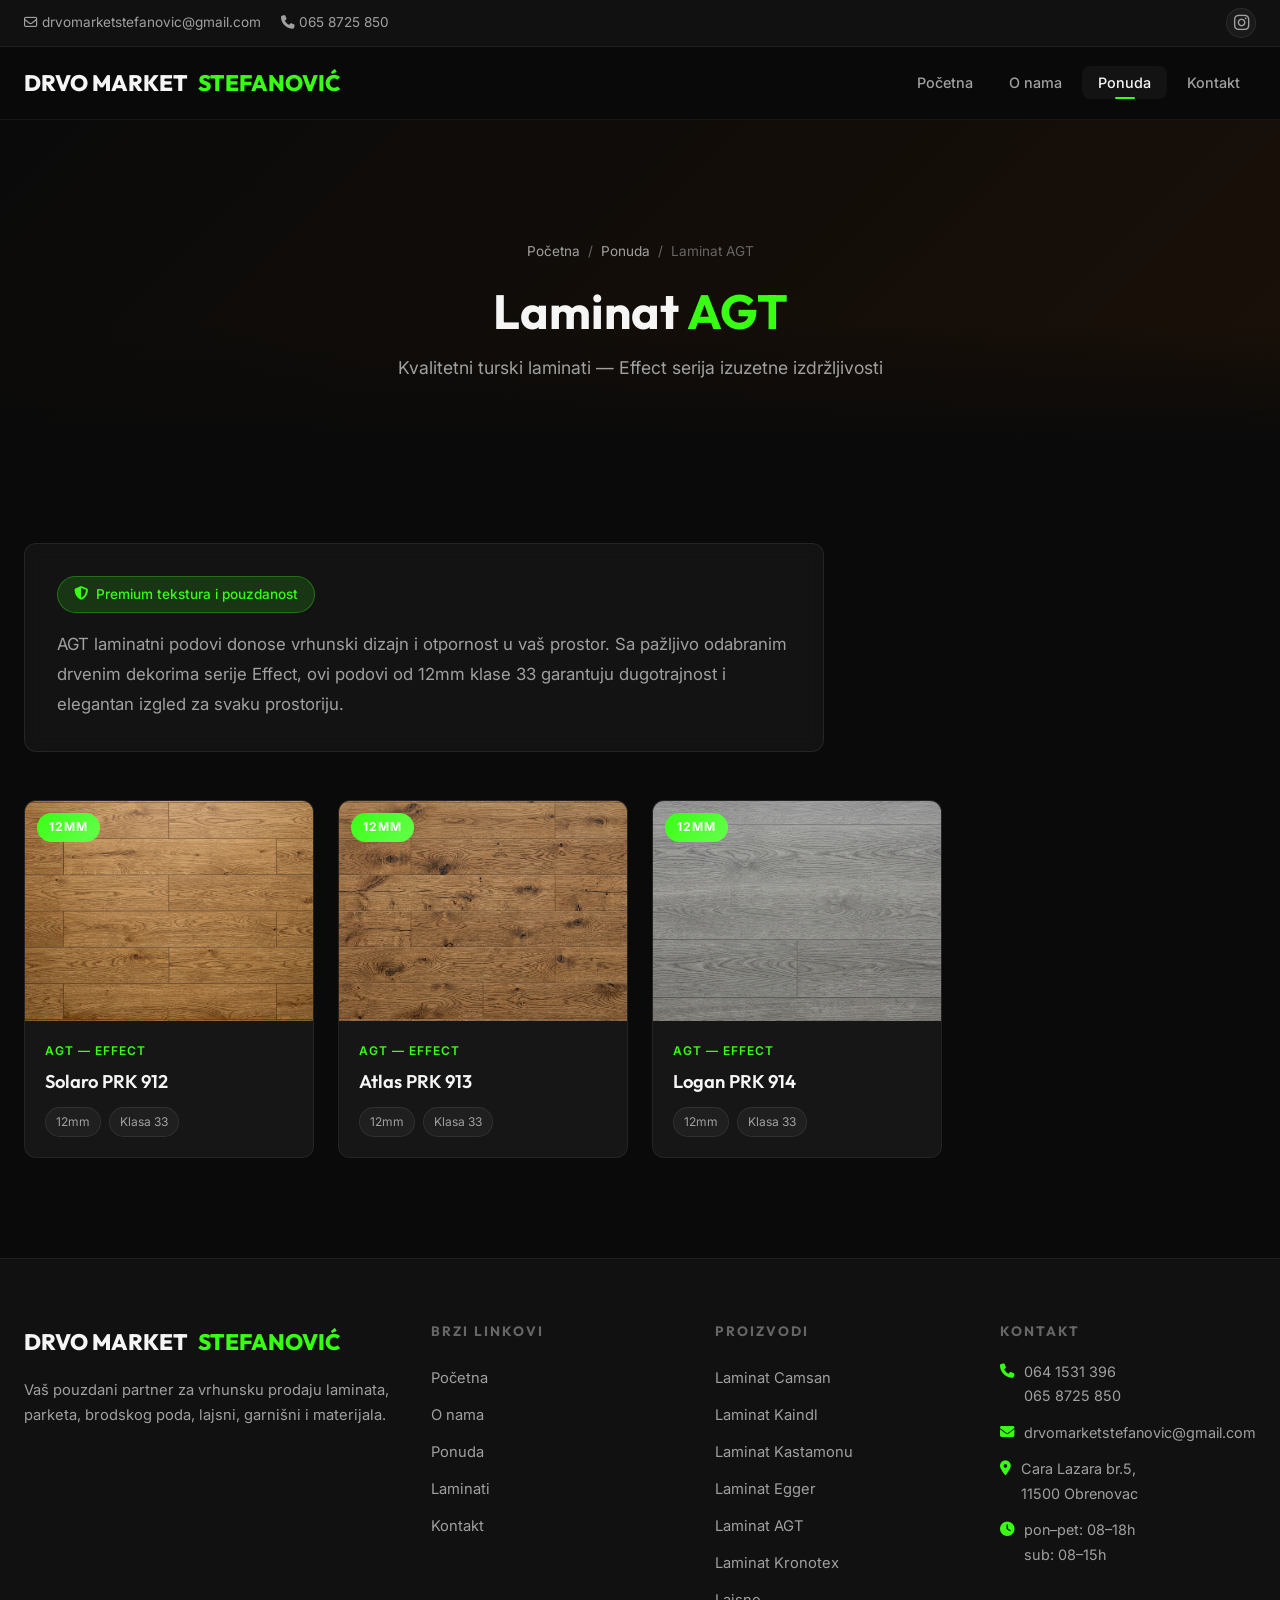
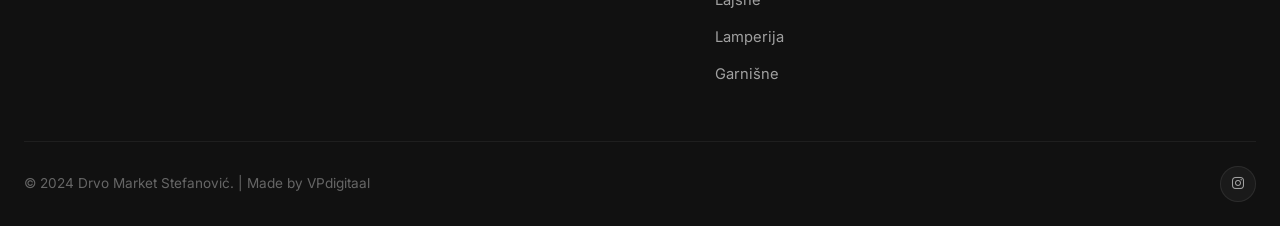
==== commit ffb3d2d5: "Added new products" ====
--- a/agt.html
+++ b/agt.html
@@ -1,69 +1,69 @@
-﻿<!DOCTYPE html>
-<html lang="sr">
-<head>
-  <meta charset="UTF-8">
-  <meta name="viewport" content="width=device-width, initial-scale=1.0">
-  <title>Laminat AGT | Drvo Market Stefanović</title>
-  <meta name="description" content="AGT visokokvalitetni laminati — Effect serija. Solaro, Atlas, Logan u debljini od 12mm, klasa 33.">
-  <link rel="stylesheet" href="style.css">
-  <link rel="stylesheet" href="https://cdnjs.cloudflare.com/ajax/libs/font-awesome/6.5.1/css/all.min.css">
-
-  <meta name="keywords" content="laminat obrenovac, Laminat Obrenovac, Drvomarket Stefanovic, drvo market stefanovic, laminati, podne obloge">
-</head>
-<body>
-  <div class="top-bar"><div class="container"><div class="top-bar-left"><a href="mailto:drvomarketstefanovic@gmail.com"><i class="fa-regular fa-envelope"></i> drvomarketstefanovic@gmail.com</a><a href="tel:0658725850"><i class="fa-solid fa-phone"></i> 065 8725 850</a></div><div class="top-bar-right"><a href="https://www.instagram.com/drvomarketstefanovic" target="_blank" aria-label="Instagram"><i class="fa-brands fa-instagram"></i></a></div></div></div>
-  <header class="header"><div class="container"><nav class="nav"><a href="index.html" class="logo">DRVO MARKET <span>STEFANOVIĆ</span></a><div class="nav-links"><a href="index.html">Početna</a><a href="o-nama.html">O nama</a><div class="nav-dropdown"><a href="ponuda.html" class="active">Ponuda</a><div class="dropdown-menu"><a href="laminati.html">Laminat Camsan</a><a href="kaindl.html">Laminat Kaindl</a><a href="kastamonu.html">Laminat Kastamonu</a><a href="egger.html">Laminat Egger</a><a href="agt.html" class="active">Laminat AGT</a><a href="lajsne.html">Lajsne</a><a href="lamperija.html">Lamperija i brodski pod</a><a href="garnisne.html">Garnišne</a></div></div><a href="kontakt.html">Kontakt</a></div><button class="nav-toggle" aria-label="Menu"><i class="fa-solid fa-bars"></i></button></nav></div></header>
-  <div class="mobile-overlay"><button class="mobile-close" aria-label="Close"><i class="fa-solid fa-xmark"></i></button><a href="index.html">Početna</a><a href="o-nama.html">O nama</a><a href="ponuda.html">Ponuda</a><a href="laminati.html">Laminat Camsan</a><a href="kaindl.html">Laminat Kaindl</a><a href="kastamonu.html">Laminat Kastamonu</a><a href="egger.html">Laminat Egger</a><a href="agt.html">Laminat AGT</a><a href="lajsne.html">Lajsne</a><a href="lamperija.html">Lamperija</a><a href="garnisne.html">Garnišne</a><a href="kontakt.html">Kontakt</a></div>
-
-  <div class="page-header">
-    <div class="container">
-      <div class="breadcrumb"><a href="index.html">Početna</a><span>/</span><a href="ponuda.html">Ponuda</a><span>/</span><span>Laminat AGT</span></div>
-      <h1>Laminat <span style="color:var(--accent)">AGT</span></h1>
-      <p>Kvalitetni turski laminati — Effect serija izuzetne izdržljivosti</p>
-    </div>
-  </div>
-
-  <section class="section">
-    <div class="container">
-      <div class="glass-card fade-up" style="margin-bottom:48px;max-width:800px;">
-        <span class="hero-badge" style="margin-bottom:16px;"><i class="fa-solid fa-shield-halved"></i> Premium tekstura i pouzdanost</span>
-        <p style="color:var(--text-secondary);font-size:1.05rem;line-height:1.8;">AGT laminatni podovi donose vrhunski dizajn i otpornost u vaš prostor. Sa pažljivo odabranim drvenim dekorima serije Effect, ovi podovi od 12mm klase 33 garantuju dugotrajnost i elegantan izgled za svaku prostoriju.</p>
-      </div>
-
-      <div class="product-grid">
-        <div class="product-card fade-up">
-          <div class="product-card-img-wrap"><img src="assets/images/laminati/agt/solaro_prk912.png" alt="AGT Solaro PRK 912" class="product-card-img" fetchpriority="high"><div class="product-card-badge premium">12mm</div></div>
-          <div class="product-card-body">
-            <div class="product-card-brand">AGT — Effect</div>
-            <div class="product-card-name">Solaro PRK 912</div>
-            <div class="product-card-specs"><span class="spec-tag">12mm</span><span class="spec-tag">Klasa 33</span></div>
-          </div>
-        </div>
-        <div class="product-card fade-up">
-          <div class="product-card-img-wrap"><img src="assets/images/laminati/agt/atlas_prk913.png" alt="AGT Atlas PRK 913" class="product-card-img" fetchpriority="high"><div class="product-card-badge premium">12mm</div></div>
-          <div class="product-card-body">
-            <div class="product-card-brand">AGT — Effect</div>
-            <div class="product-card-name">Atlas PRK 913</div>
-            <div class="product-card-specs"><span class="spec-tag">12mm</span><span class="spec-tag">Klasa 33</span></div>
-          </div>
-        </div>
-        <div class="product-card fade-up">
-          <div class="product-card-img-wrap"><img src="assets/images/laminati/agt/logan_prk914.png" alt="AGT Logan PRK 914" class="product-card-img" loading="lazy"><div class="product-card-badge premium">12mm</div></div>
-          <div class="product-card-body">
-            <div class="product-card-brand">AGT — Effect</div>
-            <div class="product-card-name">Logan PRK 914</div>
-            <div class="product-card-specs"><span class="spec-tag">12mm</span><span class="spec-tag">Klasa 33</span></div>
-          </div>
-        </div>
-      </div>
-    </div>
-  </section>
-
-  <footer class="footer"><div class="container"><div class="footer-grid"><div class="footer-brand"><div class="logo">DRVO MARKET <span>STEFANOVIĆ</span></div><p>Vaš pouzdani partner za vrhunsku prodaju laminata, parketa, brodskog poda, lajsni, garnišni i materijala.</p></div><div><h4>Brzi linkovi</h4><div class="footer-links"><a href="index.html">Početna</a><a href="o-nama.html">O nama</a><a href="ponuda.html">Ponuda</a><a href="laminati.html">Laminati</a><a href="kontakt.html">Kontakt</a></div></div><div><h4>Proizvodi</h4><div class="footer-links"><a href="laminati.html">Laminat Camsan</a><a href="kaindl.html">Laminat Kaindl</a><a href="kastamonu.html">Laminat Kastamonu</a><a href="egger.html">Laminat Egger</a><a href="agt.html">Laminat AGT</a><a href="lajsne.html">Lajsne</a><a href="lamperija.html">Lamperija</a><a href="garnisne.html">Garnišne</a></div></div><div><h4>Kontakt</h4><div class="footer-contact-item"><i class="fa-solid fa-phone"></i><span>064 1531 396<br>065 8725 850</span></div><div class="footer-contact-item"><i class="fa-solid fa-envelope"></i><span>drvomarketstefanovic@gmail.com</span></div><div class="footer-contact-item"><i class="fa-solid fa-location-dot"></i><span>Cara Lazara br.5,<br>11500 Obrenovac</span></div><div class="footer-contact-item"><i class="fa-solid fa-clock"></i><span>pon–pet: 08–18h<br>sub: 08–15h</span></div></div></div><div class="footer-bottom"><span>&copy; 2024 Drvo Market Stefanović. | Made by VPdigitaal</span><div class="footer-social"><a href="https://www.instagram.com/drvomarketstefanovic" target="_blank"><i class="fa-brands fa-instagram"></i></a></div></div></div></footer>
-  <button class="back-to-top"><i class="fa-solid fa-chevron-up"></i></button>
-  <script src="main.js"></script>
-</body>
-</html>
+﻿<!DOCTYPE html>
+<html lang="sr">
+<head>
+  <meta charset="UTF-8">
+  <meta name="viewport" content="width=device-width, initial-scale=1.0">
+  <title>Laminat AGT | Drvo Market Stefanović</title>
+  <meta name="description" content="AGT visokokvalitetni laminati — Effect serija. Solaro, Atlas, Logan u debljini od 12mm, klasa 33.">
+  <link rel="stylesheet" href="style.css">
+  <link rel="stylesheet" href="https://cdnjs.cloudflare.com/ajax/libs/font-awesome/6.5.1/css/all.min.css">
+
+  <meta name="keywords" content="laminat obrenovac, Laminat Obrenovac, Drvomarket Stefanovic, drvo market stefanovic, laminati, podne obloge">
+</head>
+<body>
+  <div class="top-bar"><div class="container"><div class="top-bar-left"><a href="mailto:drvomarketstefanovic@gmail.com"><i class="fa-regular fa-envelope"></i> drvomarketstefanovic@gmail.com</a><a href="tel:0658725850"><i class="fa-solid fa-phone"></i> 065 8725 850</a></div><div class="top-bar-right"><a href="https://www.instagram.com/drvomarketstefanovic" target="_blank" aria-label="Instagram"><i class="fa-brands fa-instagram"></i></a></div></div></div>
+  <header class="header"><div class="container"><nav class="nav"><a href="index.html" class="logo">DRVO MARKET <span>STEFANOVIĆ</span></a><div class="nav-links"><a href="index.html">Početna</a><a href="o-nama.html">O nama</a><div class="nav-dropdown"><a href="ponuda.html" class="active">Ponuda</a><div class="dropdown-menu"><a href="laminati.html">Laminat Camsan</a><a href="kaindl.html">Laminat Kaindl</a><a href="kastamonu.html">Laminat Kastamonu</a><a href="egger.html">Laminat Egger</a><a href="agt.html" class="active">Laminat AGT</a><a href="lajsne.html">Lajsne</a><a href="lamperija.html">Lamperija i brodski pod</a><a href="garnisne.html">Garnišne</a></div></div><a href="kontakt.html">Kontakt</a></div><button class="nav-toggle" aria-label="Menu"><i class="fa-solid fa-bars"></i></button></nav></div></header>
+  <div class="mobile-overlay"><button class="mobile-close" aria-label="Close"><i class="fa-solid fa-xmark"></i></button><a href="index.html">Početna</a><a href="o-nama.html">O nama</a><a href="ponuda.html">Ponuda</a><a href="laminati.html">Laminat Camsan</a><a href="kaindl.html">Laminat Kaindl</a><a href="kastamonu.html">Laminat Kastamonu</a><a href="egger.html">Laminat Egger</a><a href="agt.html">Laminat AGT</a><a href="kronotex.html">Laminat Kronotex</a><a href="lajsne.html">Lajsne</a><a href="lamperija.html">Lamperija</a><a href="garnisne.html">Garnišne</a><a href="kontakt.html">Kontakt</a></div>
+
+  <div class="page-header">
+    <div class="container">
+      <div class="breadcrumb"><a href="index.html">Početna</a><span>/</span><a href="ponuda.html">Ponuda</a><span>/</span><span>Laminat AGT</span></div>
+      <h1>Laminat <span style="color:var(--accent)">AGT</span></h1>
+      <p>Kvalitetni turski laminati — Effect serija izuzetne izdržljivosti</p>
+    </div>
+  </div>
+
+  <section class="section">
+    <div class="container">
+      <div class="glass-card fade-up" style="margin-bottom:48px;max-width:800px;">
+        <span class="hero-badge" style="margin-bottom:16px;"><i class="fa-solid fa-shield-halved"></i> Premium tekstura i pouzdanost</span>
+        <p style="color:var(--text-secondary);font-size:1.05rem;line-height:1.8;">AGT laminatni podovi donose vrhunski dizajn i otpornost u vaš prostor. Sa pažljivo odabranim drvenim dekorima serije Effect, ovi podovi od 12mm klase 33 garantuju dugotrajnost i elegantan izgled za svaku prostoriju.</p>
+      </div>
+
+      <div class="product-grid">
+        <div class="product-card fade-up">
+          <div class="product-card-img-wrap"><img src="assets/images/laminati/agt/solaro_prk912.png" alt="AGT Solaro PRK 912" class="product-card-img" fetchpriority="high"><div class="product-card-badge premium">12mm</div></div>
+          <div class="product-card-body">
+            <div class="product-card-brand">AGT — Effect</div>
+            <div class="product-card-name">Solaro PRK 912</div>
+            <div class="product-card-specs"><span class="spec-tag">12mm</span><span class="spec-tag">Klasa 33</span></div>
+          </div>
+        </div>
+        <div class="product-card fade-up">
+          <div class="product-card-img-wrap"><img src="assets/images/laminati/agt/atlas_prk913.png" alt="AGT Atlas PRK 913" class="product-card-img" fetchpriority="high"><div class="product-card-badge premium">12mm</div></div>
+          <div class="product-card-body">
+            <div class="product-card-brand">AGT — Effect</div>
+            <div class="product-card-name">Atlas PRK 913</div>
+            <div class="product-card-specs"><span class="spec-tag">12mm</span><span class="spec-tag">Klasa 33</span></div>
+          </div>
+        </div>
+        <div class="product-card fade-up">
+          <div class="product-card-img-wrap"><img src="assets/images/laminati/agt/logan_prk914.png" alt="AGT Logan PRK 914" class="product-card-img" loading="lazy"><div class="product-card-badge premium">12mm</div></div>
+          <div class="product-card-body">
+            <div class="product-card-brand">AGT — Effect</div>
+            <div class="product-card-name">Logan PRK 914</div>
+            <div class="product-card-specs"><span class="spec-tag">12mm</span><span class="spec-tag">Klasa 33</span></div>
+          </div>
+        </div>
+      </div>
+    </div>
+  </section>
+
+  <footer class="footer"><div class="container"><div class="footer-grid"><div class="footer-brand"><div class="logo">DRVO MARKET <span>STEFANOVIĆ</span></div><p>Vaš pouzdani partner za vrhunsku prodaju laminata, parketa, brodskog poda, lajsni, garnišni i materijala.</p></div><div><h4>Brzi linkovi</h4><div class="footer-links"><a href="index.html">Početna</a><a href="o-nama.html">O nama</a><a href="ponuda.html">Ponuda</a><a href="laminati.html">Laminati</a><a href="kontakt.html">Kontakt</a></div></div><div><h4>Proizvodi</h4><div class="footer-links"><a href="laminati.html">Laminat Camsan</a><a href="kaindl.html">Laminat Kaindl</a><a href="kastamonu.html">Laminat Kastamonu</a><a href="egger.html">Laminat Egger</a><a href="agt.html">Laminat AGT</a><a href="kronotex.html">Laminat Kronotex</a><a href="lajsne.html">Lajsne</a><a href="lamperija.html">Lamperija</a><a href="garnisne.html">Garnišne</a></div></div><div><h4>Kontakt</h4><div class="footer-contact-item"><i class="fa-solid fa-phone"></i><span>064 1531 396<br>065 8725 850</span></div><div class="footer-contact-item"><i class="fa-solid fa-envelope"></i><span>drvomarketstefanovic@gmail.com</span></div><div class="footer-contact-item"><i class="fa-solid fa-location-dot"></i><span>Cara Lazara br.5,<br>11500 Obrenovac</span></div><div class="footer-contact-item"><i class="fa-solid fa-clock"></i><span>pon–pet: 08–18h<br>sub: 08–15h</span></div></div></div><div class="footer-bottom"><span>&copy; 2024 Drvo Market Stefanović. | Made by VPdigitaal</span><div class="footer-social"><a href="https://www.instagram.com/drvomarketstefanovic" target="_blank"><i class="fa-brands fa-instagram"></i></a></div></div></div></footer>
+  <button class="back-to-top"><i class="fa-solid fa-chevron-up"></i></button>
+  <script src="main.js"></script>
+</body>
+</html>
 
 
 
